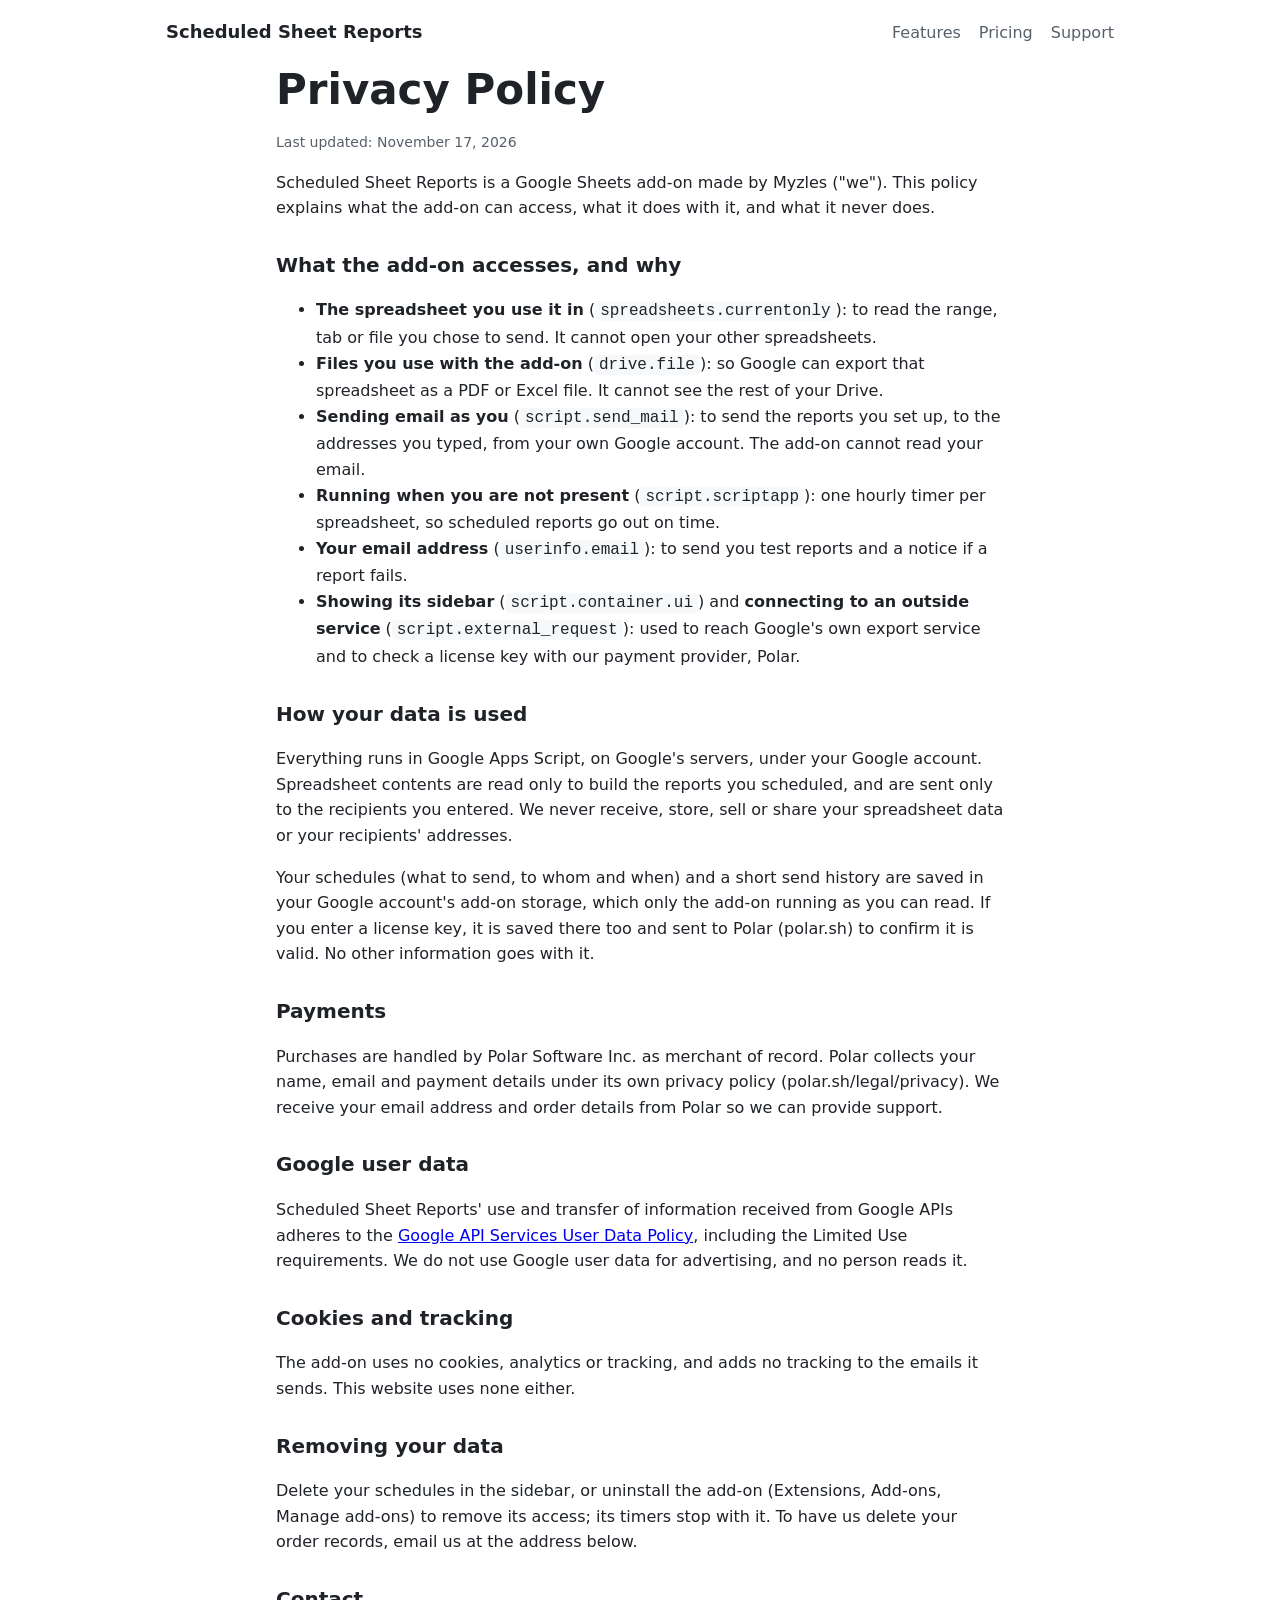
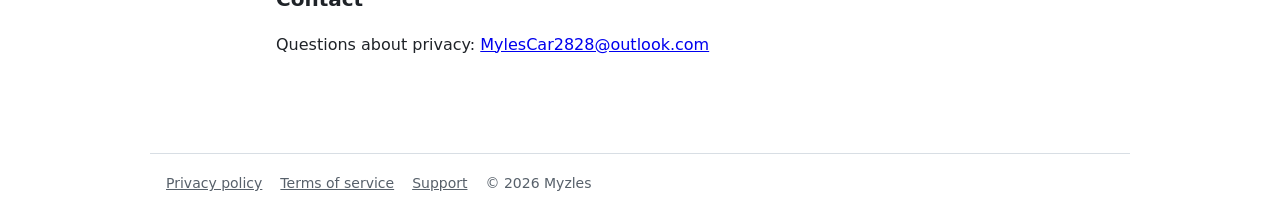
==== privacy.html @ c82e645b "Scheduled Sheet Reports site" ====
<!doctype html>
<html lang="en">
<head>
<meta charset="utf-8">
<meta name="viewport" content="width=device-width, initial-scale=1">
<title>Privacy Policy - Scheduled Sheet Reports</title>
<link rel="stylesheet" href="style.css">
</head>
<body>
<header class="wrap top"><a class="brand" href="./">Scheduled Sheet Reports</a><nav><a href="./#features">Features</a><a href="./#pricing">Pricing</a><a href="support.html">Support</a></nav></header>
<main class="wrap doc">
<h1>Privacy Policy</h1>
<p class="small">Last updated: November 17, 2026</p>
<p>Scheduled Sheet Reports is a Google Sheets add-on made by Myzles ("we"). This policy explains what the add-on can access, what it does with it, and what it never does.</p>
<h2>What the add-on accesses, and why</h2>
<ul>
<li><b>The spreadsheet you use it in</b> (<code>spreadsheets.currentonly</code>): to read the range, tab or file you chose to send. It cannot open your other spreadsheets.</li>
<li><b>Files you use with the add-on</b> (<code>drive.file</code>): so Google can export that spreadsheet as a PDF or Excel file. It cannot see the rest of your Drive.</li>
<li><b>Sending email as you</b> (<code>script.send_mail</code>): to send the reports you set up, to the addresses you typed, from your own Google account. The add-on cannot read your email.</li>
<li><b>Running when you are not present</b> (<code>script.scriptapp</code>): one hourly timer per spreadsheet, so scheduled reports go out on time.</li>
<li><b>Your email address</b> (<code>userinfo.email</code>): to send you test reports and a notice if a report fails.</li>
<li><b>Showing its sidebar</b> (<code>script.container.ui</code>) and <b>connecting to an outside service</b> (<code>script.external_request</code>): used to reach Google's own export service and to check a license key with our payment provider, Polar.</li>
</ul>
<h2>How your data is used</h2>
<p>Everything runs in Google Apps Script, on Google's servers, under your Google account. Spreadsheet contents are read only to build the reports you scheduled, and are sent only to the recipients you entered. We never receive, store, sell or share your spreadsheet data or your recipients' addresses.</p>
<p>Your schedules (what to send, to whom and when) and a short send history are saved in your Google account's add-on storage, which only the add-on running as you can read. If you enter a license key, it is saved there too and sent to Polar (polar.sh) to confirm it is valid. No other information goes with it.</p>
<h2>Payments</h2>
<p>Purchases are handled by Polar Software Inc. as merchant of record. Polar collects your name, email and payment details under its own privacy policy (polar.sh/legal/privacy). We receive your email address and order details from Polar so we can provide support.</p>
<h2>Google user data</h2>
<p>Scheduled Sheet Reports' use and transfer of information received from Google APIs adheres to the <a href="https://developers.google.com/terms/api-services-user-data-policy">Google API Services User Data Policy</a>, including the Limited Use requirements. We do not use Google user data for advertising, and no person reads it.</p>
<h2>Cookies and tracking</h2>
<p>The add-on uses no cookies, analytics or tracking, and adds no tracking to the emails it sends. This website uses none either.</p>
<h2>Removing your data</h2>
<p>Delete your schedules in the sidebar, or uninstall the add-on (Extensions, Add-ons, Manage add-ons) to remove its access; its timers stop with it. To have us delete your order records, email us at the address below.</p>
<h2>Contact</h2>
<p>Questions about privacy: <a href="mailto:MylesCar2828@outlook.com">MylesCar2828@outlook.com</a></p>
</main>
<footer class="wrap foot"><a href="privacy.html">Privacy policy</a><a href="terms.html">Terms of service</a><a href="support.html">Support</a><span>&copy; 2026 Myzles</span></footer>
</body>
</html>
---- style.css ----
:root { --ink: #1f2328; --muted: #57606a; --line: #d8dee4; --accent: #1a73e8; --bg: #ffffff; --soft: #f6f8fa; }
@media (prefers-color-scheme: dark) { :root { --ink: #e6edf3; --muted: #9aa4af; --line: #30363d; --accent: #6ea8fe; --bg: #0d1117; --soft: #161b22; } }
* { box-sizing: border-box; }
body { margin: 0; font: 16px/1.6 system-ui, -apple-system, "Segoe UI", Roboto, Arial, sans-serif; color: var(--ink); background: var(--bg); }
.wrap { max-width: 980px; margin: 0 auto; padding: 0 16px; }
.top { display: flex; justify-content: space-between; align-items: center; padding-top: 18px; padding-bottom: 18px; flex-wrap: wrap; gap: 8px; }
.brand { font-weight: 700; color: var(--ink); text-decoration: none; font-size: 18px; }
nav a { margin-left: 18px; color: var(--muted); text-decoration: none; }
.hero { padding: 40px 16px 24px; }
h1 { font-size: clamp(28px, 5vw, 42px); line-height: 1.2; margin: 0 0 16px; }
.lead { font-size: 18px; color: var(--muted); max-width: 720px; }
.btn { display: inline-block; background: var(--accent); color: #fff; padding: 10px 18px; border-radius: 6px; text-decoration: none; font-weight: 600; }
.btn.ghost { background: transparent; color: var(--accent); border: 1px solid var(--accent); }
.small { color: var(--muted); font-size: 14px; }
.grid { display: grid; grid-template-columns: repeat(auto-fit, minmax(260px, 1fr)); gap: 20px; padding-top: 24px; padding-bottom: 24px; }
.grid div { background: var(--soft); border: 1px solid var(--line); border-radius: 8px; padding: 16px 18px; }
.grid h3 { margin: 0 0 6px; font-size: 17px; }
.grid p { margin: 0; color: var(--muted); }
.plans { display: grid; grid-template-columns: repeat(auto-fit, minmax(240px, 1fr)); gap: 16px; }
.plan { border: 1px solid var(--line); border-radius: 10px; padding: 18px; position: relative; }
.plan.best { border: 2px solid var(--accent); }
.tag { position: absolute; top: -12px; left: 16px; background: var(--accent); color: #fff; font-size: 12px; padding: 2px 8px; border-radius: 10px; }
.price { font-size: 32px; font-weight: 700; margin: 4px 0; }
.price span { font-size: 15px; color: var(--muted); font-weight: 400; }
.plan ul { padding-left: 18px; color: var(--muted); }
.foot { border-top: 1px solid var(--line); margin-top: 40px; padding-top: 18px; padding-bottom: 30px; display: flex; gap: 18px; flex-wrap: wrap; color: var(--muted); font-size: 14px; }
.foot a { color: var(--muted); }
.doc { max-width: 760px; padding-bottom: 40px; }
.doc h2 { margin-top: 28px; font-size: 20px; }
code { background: var(--soft); padding: 1px 5px; border-radius: 4px; }

.steps{line-height:1.7;padding-left:1.2em}
.steps li{margin:4px 0}
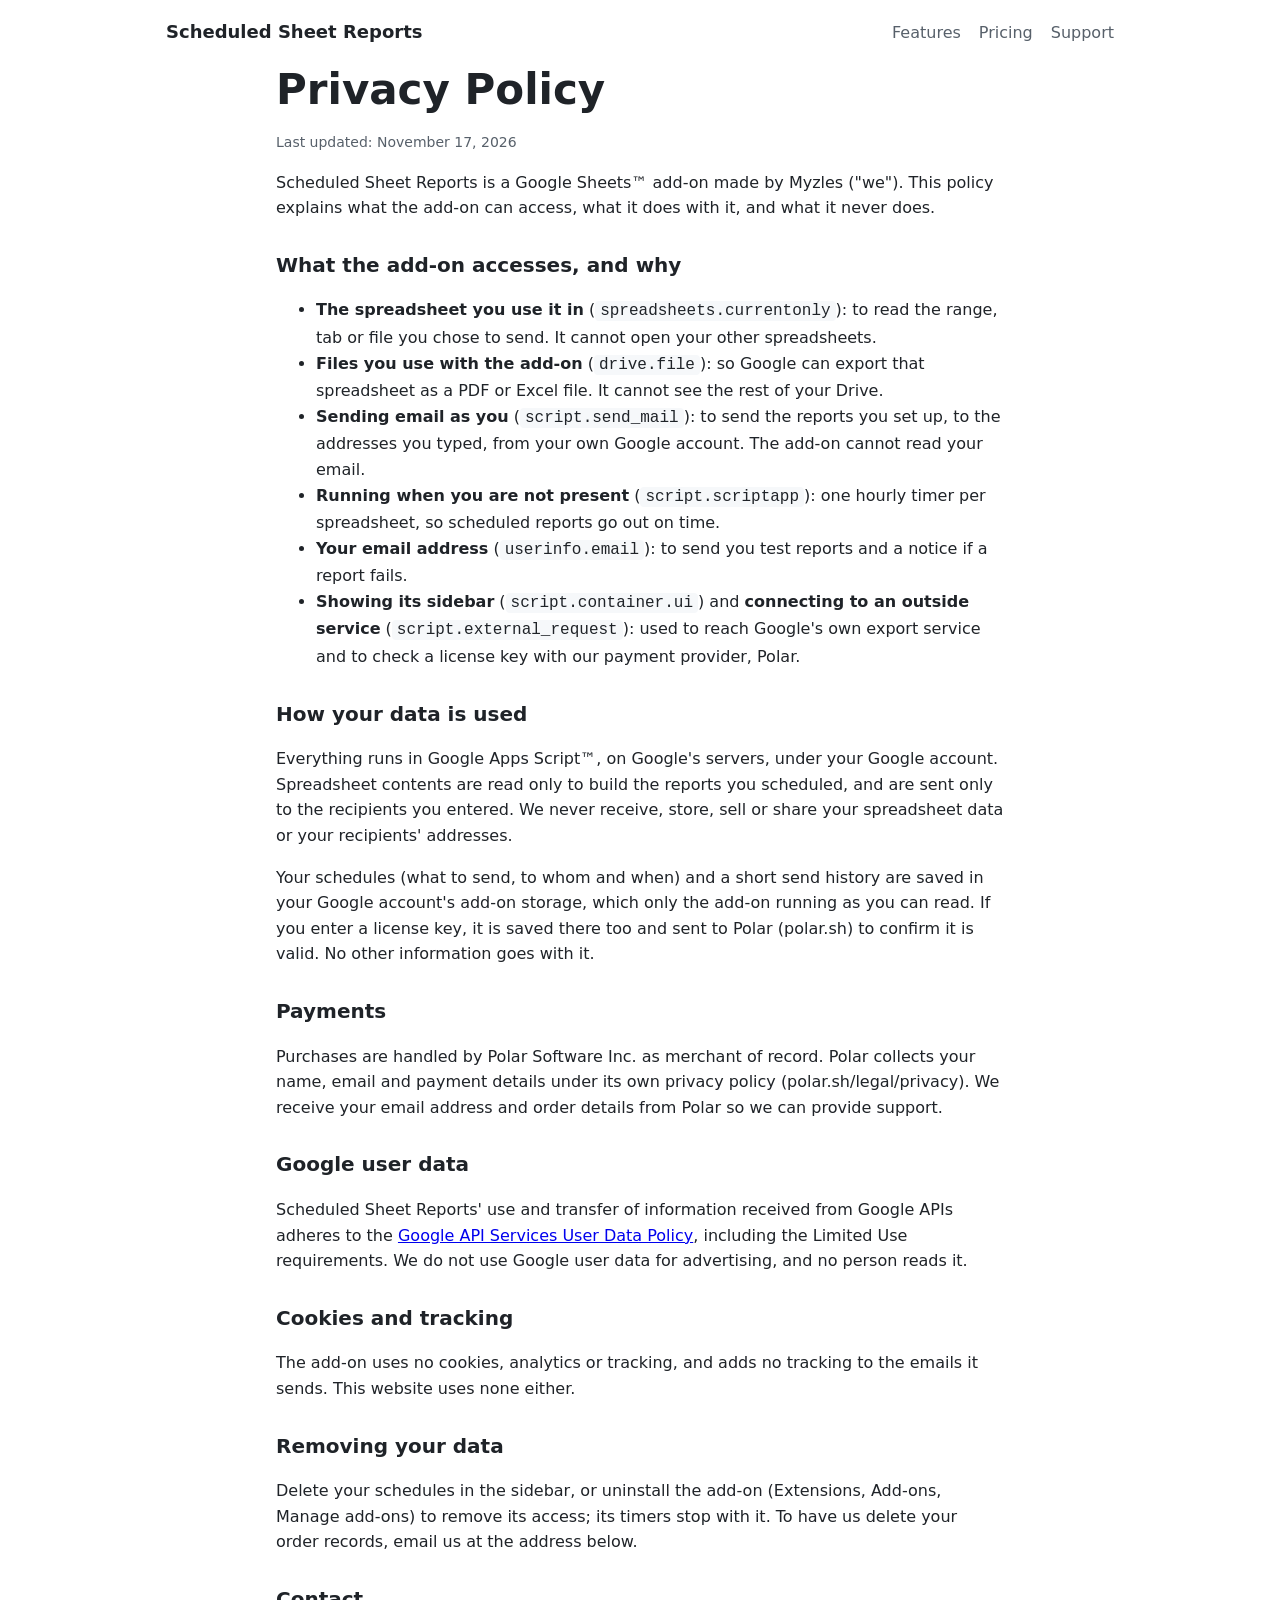
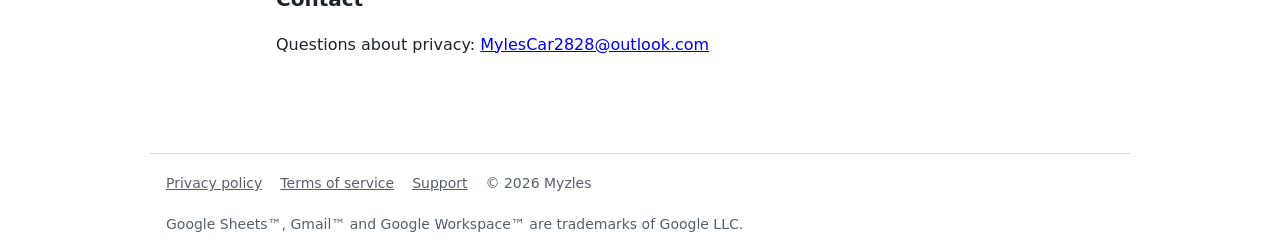
==== commit df48ddc2: "Trademark marks on Google product names; remove coming-soon text" ====
--- a/privacy.html
+++ b/privacy.html
@@ -11,7 +11,7 @@
 <main class="wrap doc">
 <h1>Privacy Policy</h1>
 <p class="small">Last updated: November 17, 2026</p>
-<p>Scheduled Sheet Reports is a Google Sheets add-on made by Myzles ("we"). This policy explains what the add-on can access, what it does with it, and what it never does.</p>
+<p>Scheduled Sheet Reports is a Google Sheets™ add-on made by Myzles ("we"). This policy explains what the add-on can access, what it does with it, and what it never does.</p>
 <h2>What the add-on accesses, and why</h2>
 <ul>
 <li><b>The spreadsheet you use it in</b> (<code>spreadsheets.currentonly</code>): to read the range, tab or file you chose to send. It cannot open your other spreadsheets.</li>
@@ -22,7 +22,7 @@
 <li><b>Showing its sidebar</b> (<code>script.container.ui</code>) and <b>connecting to an outside service</b> (<code>script.external_request</code>): used to reach Google's own export service and to check a license key with our payment provider, Polar.</li>
 </ul>
 <h2>How your data is used</h2>
-<p>Everything runs in Google Apps Script, on Google's servers, under your Google account. Spreadsheet contents are read only to build the reports you scheduled, and are sent only to the recipients you entered. We never receive, store, sell or share your spreadsheet data or your recipients' addresses.</p>
+<p>Everything runs in Google Apps Script™, on Google's servers, under your Google account. Spreadsheet contents are read only to build the reports you scheduled, and are sent only to the recipients you entered. We never receive, store, sell or share your spreadsheet data or your recipients' addresses.</p>
 <p>Your schedules (what to send, to whom and when) and a short send history are saved in your Google account's add-on storage, which only the add-on running as you can read. If you enter a license key, it is saved there too and sent to Polar (polar.sh) to confirm it is valid. No other information goes with it.</p>
 <h2>Payments</h2>
 <p>Purchases are handled by Polar Software Inc. as merchant of record. Polar collects your name, email and payment details under its own privacy policy (polar.sh/legal/privacy). We receive your email address and order details from Polar so we can provide support.</p>
@@ -35,6 +35,6 @@
 <h2>Contact</h2>
 <p>Questions about privacy: <a href="mailto:MylesCar2828@outlook.com">MylesCar2828@outlook.com</a></p>
 </main>
-<footer class="wrap foot"><a href="privacy.html">Privacy policy</a><a href="terms.html">Terms of service</a><a href="support.html">Support</a><span>&copy; 2026 Myzles</span></footer>
+<footer class="wrap foot"><a href="privacy.html">Privacy policy</a><a href="terms.html">Terms of service</a><a href="support.html">Support</a><span>&copy; 2026 Myzles</span><span class="small">Google Sheets™, Gmail™ and Google Workspace™ are trademarks of Google LLC.</span></footer>
 </body>
 </html>
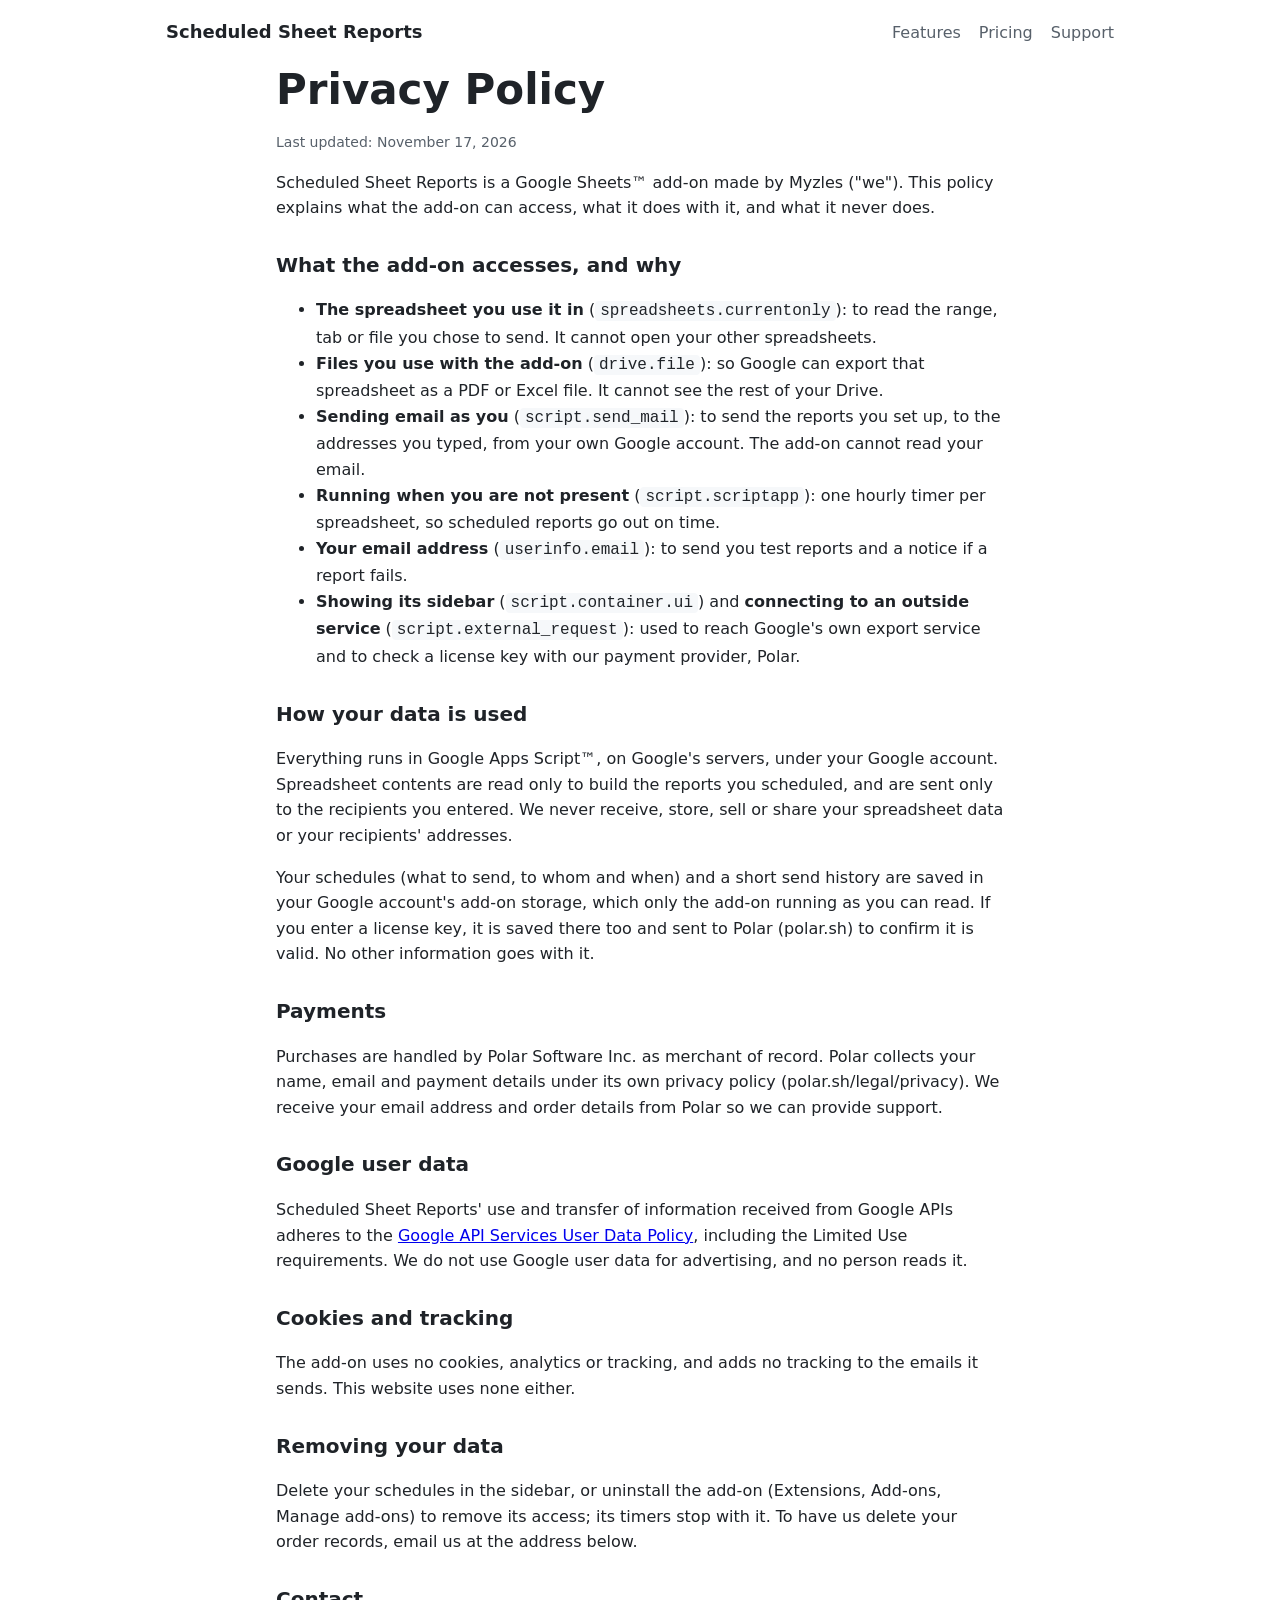
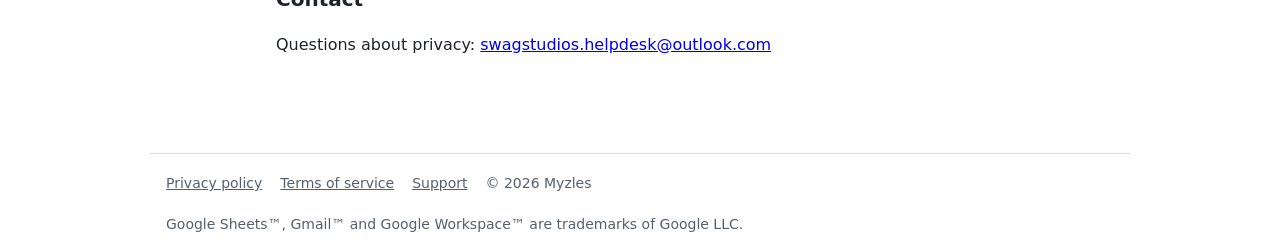
==== commit fb23497e: "Support email: use swagstudios.helpdesk@outlook.com Co-Authored-By: Claude Opus 5.5 <noreply@anthrop" ====
--- a/privacy.html
+++ b/privacy.html
@@ -33,7 +33,7 @@
 <h2>Removing your data</h2>
 <p>Delete your schedules in the sidebar, or uninstall the add-on (Extensions, Add-ons, Manage add-ons) to remove its access; its timers stop with it. To have us delete your order records, email us at the address below.</p>
 <h2>Contact</h2>
-<p>Questions about privacy: <a href="mailto:MylesCar2828@outlook.com">MylesCar2828@outlook.com</a></p>
+<p>Questions about privacy: <a href="mailto:swagstudios.helpdesk@outlook.com">swagstudios.helpdesk@outlook.com</a></p>
 </main>
 <footer class="wrap foot"><a href="privacy.html">Privacy policy</a><a href="terms.html">Terms of service</a><a href="support.html">Support</a><span>&copy; 2026 Myzles</span><span class="small">Google Sheets™, Gmail™ and Google Workspace™ are trademarks of Google LLC.</span></footer>
 </body>
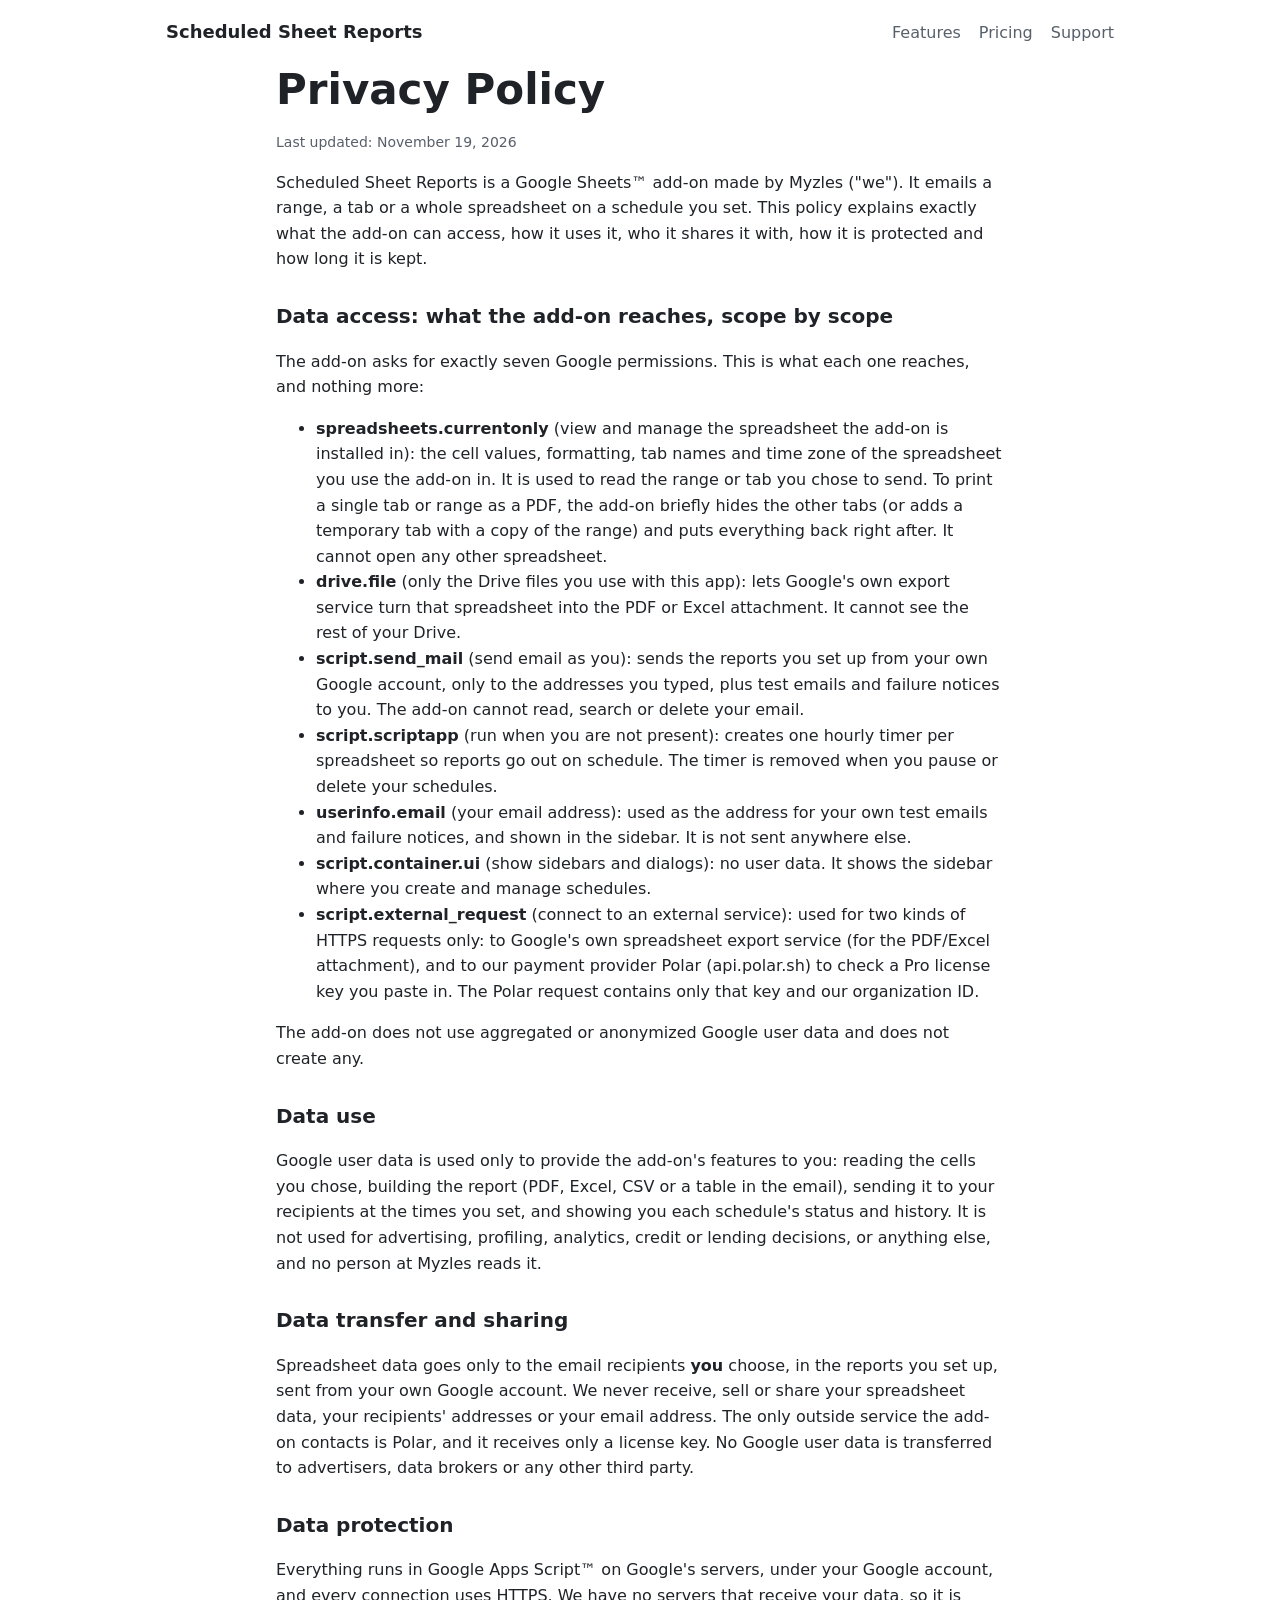
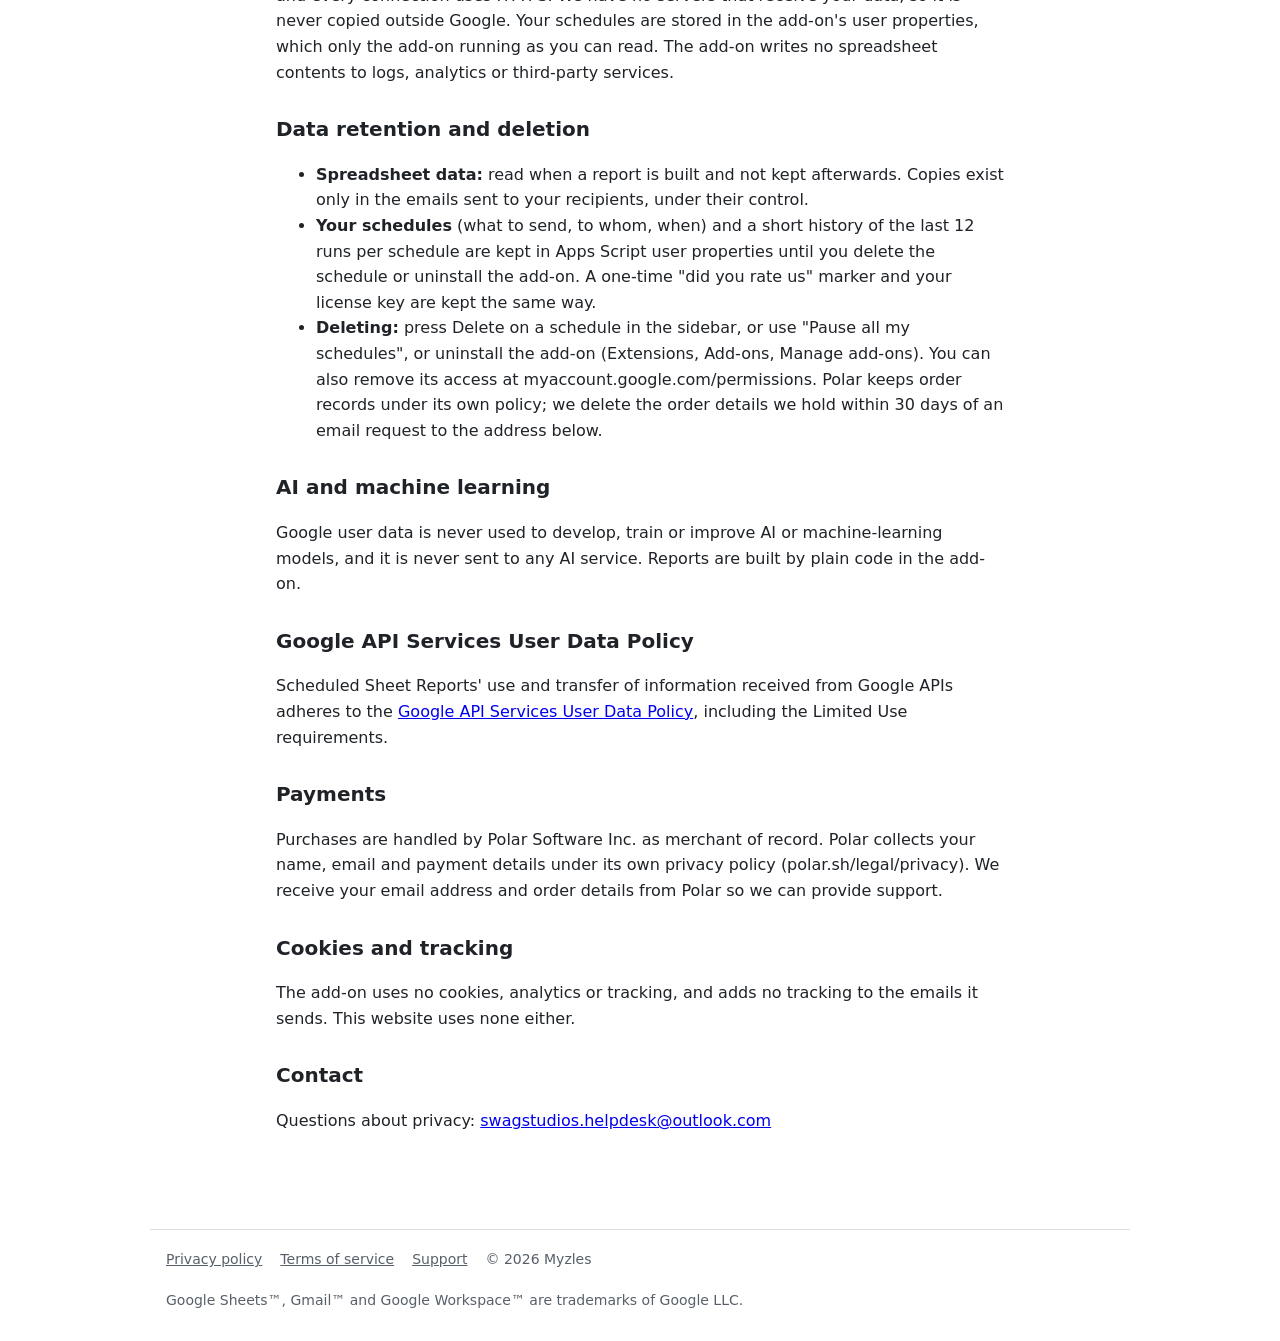
==== commit bc3aeb4b: "Privacy policy: per-scope access, use, transfer, protection, retention and deletion, AI/ML" ====
--- a/privacy.html
+++ b/privacy.html
@@ -10,28 +10,50 @@
 <header class="wrap top"><a class="brand" href="./">Scheduled Sheet Reports</a><nav><a href="./#features">Features</a><a href="./#pricing">Pricing</a><a href="support.html">Support</a></nav></header>
 <main class="wrap doc">
 <h1>Privacy Policy</h1>
-<p class="small">Last updated: November 17, 2026</p>
-<p>Scheduled Sheet Reports is a Google Sheets™ add-on made by Myzles ("we"). This policy explains what the add-on can access, what it does with it, and what it never does.</p>
-<h2>What the add-on accesses, and why</h2>
+<p class="small">Last updated: November 19, 2026</p>
+<p>Scheduled Sheet Reports is a Google Sheets™ add-on made by Myzles ("we"). It emails a range, a tab or a whole spreadsheet on a schedule you set. This policy explains exactly what the add-on can access, how it uses it, who it shares it with, how it is protected and how long it is kept.</p>
+
+<h2>Data access: what the add-on reaches, scope by scope</h2>
+<p>The add-on asks for exactly seven Google permissions. This is what each one reaches, and nothing more:</p>
 <ul>
-<li><b>The spreadsheet you use it in</b> (<code>spreadsheets.currentonly</code>): to read the range, tab or file you chose to send. It cannot open your other spreadsheets.</li>
-<li><b>Files you use with the add-on</b> (<code>drive.file</code>): so Google can export that spreadsheet as a PDF or Excel file. It cannot see the rest of your Drive.</li>
-<li><b>Sending email as you</b> (<code>script.send_mail</code>): to send the reports you set up, to the addresses you typed, from your own Google account. The add-on cannot read your email.</li>
-<li><b>Running when you are not present</b> (<code>script.scriptapp</code>): one hourly timer per spreadsheet, so scheduled reports go out on time.</li>
-<li><b>Your email address</b> (<code>userinfo.email</code>): to send you test reports and a notice if a report fails.</li>
-<li><b>Showing its sidebar</b> (<code>script.container.ui</code>) and <b>connecting to an outside service</b> (<code>script.external_request</code>): used to reach Google's own export service and to check a license key with our payment provider, Polar.</li>
+<li><b>spreadsheets.currentonly</b> (view and manage the spreadsheet the add-on is installed in): the cell values, formatting, tab names and time zone of the spreadsheet you use the add-on in. It is used to read the range or tab you chose to send. To print a single tab or range as a PDF, the add-on briefly hides the other tabs (or adds a temporary tab with a copy of the range) and puts everything back right after. It cannot open any other spreadsheet.</li>
+<li><b>drive.file</b> (only the Drive files you use with this app): lets Google's own export service turn that spreadsheet into the PDF or Excel attachment. It cannot see the rest of your Drive.</li>
+<li><b>script.send_mail</b> (send email as you): sends the reports you set up from your own Google account, only to the addresses you typed, plus test emails and failure notices to you. The add-on cannot read, search or delete your email.</li>
+<li><b>script.scriptapp</b> (run when you are not present): creates one hourly timer per spreadsheet so reports go out on schedule. The timer is removed when you pause or delete your schedules.</li>
+<li><b>userinfo.email</b> (your email address): used as the address for your own test emails and failure notices, and shown in the sidebar. It is not sent anywhere else.</li>
+<li><b>script.container.ui</b> (show sidebars and dialogs): no user data. It shows the sidebar where you create and manage schedules.</li>
+<li><b>script.external_request</b> (connect to an external service): used for two kinds of HTTPS requests only: to Google's own spreadsheet export service (for the PDF/Excel attachment), and to our payment provider Polar (api.polar.sh) to check a Pro license key you paste in. The Polar request contains only that key and our organization ID.</li>
 </ul>
-<h2>How your data is used</h2>
-<p>Everything runs in Google Apps Script™, on Google's servers, under your Google account. Spreadsheet contents are read only to build the reports you scheduled, and are sent only to the recipients you entered. We never receive, store, sell or share your spreadsheet data or your recipients' addresses.</p>
-<p>Your schedules (what to send, to whom and when) and a short send history are saved in your Google account's add-on storage, which only the add-on running as you can read. If you enter a license key, it is saved there too and sent to Polar (polar.sh) to confirm it is valid. No other information goes with it.</p>
+<p>The add-on does not use aggregated or anonymized Google user data and does not create any.</p>
+
+<h2>Data use</h2>
+<p>Google user data is used only to provide the add-on's features to you: reading the cells you chose, building the report (PDF, Excel, CSV or a table in the email), sending it to your recipients at the times you set, and showing you each schedule's status and history. It is not used for advertising, profiling, analytics, credit or lending decisions, or anything else, and no person at Myzles reads it.</p>
+
+<h2>Data transfer and sharing</h2>
+<p>Spreadsheet data goes only to the email recipients <b>you</b> choose, in the reports you set up, sent from your own Google account. We never receive, sell or share your spreadsheet data, your recipients' addresses or your email address. The only outside service the add-on contacts is Polar, and it receives only a license key. No Google user data is transferred to advertisers, data brokers or any other third party.</p>
+
+<h2>Data protection</h2>
+<p>Everything runs in Google Apps Script™ on Google's servers, under your Google account, and every connection uses HTTPS. We have no servers that receive your data, so it is never copied outside Google. Your schedules are stored in the add-on's user properties, which only the add-on running as you can read. The add-on writes no spreadsheet contents to logs, analytics or third-party services.</p>
+
+<h2>Data retention and deletion</h2>
+<ul>
+<li><b>Spreadsheet data:</b> read when a report is built and not kept afterwards. Copies exist only in the emails sent to your recipients, under their control.</li>
+<li><b>Your schedules</b> (what to send, to whom, when) and a short history of the last 12 runs per schedule are kept in Apps Script user properties until you delete the schedule or uninstall the add-on. A one-time "did you rate us" marker and your license key are kept the same way.</li>
+<li><b>Deleting:</b> press Delete on a schedule in the sidebar, or use "Pause all my schedules", or uninstall the add-on (Extensions, Add-ons, Manage add-ons). You can also remove its access at myaccount.google.com/permissions. Polar keeps order records under its own policy; we delete the order details we hold within 30 days of an email request to the address below.</li>
+</ul>
+
+<h2>AI and machine learning</h2>
+<p>Google user data is never used to develop, train or improve AI or machine-learning models, and it is never sent to any AI service. Reports are built by plain code in the add-on.</p>
+
+<h2>Google API Services User Data Policy</h2>
+<p>Scheduled Sheet Reports' use and transfer of information received from Google APIs adheres to the <a href="https://developers.google.com/terms/api-services-user-data-policy">Google API Services User Data Policy</a>, including the Limited Use requirements.</p>
+
 <h2>Payments</h2>
 <p>Purchases are handled by Polar Software Inc. as merchant of record. Polar collects your name, email and payment details under its own privacy policy (polar.sh/legal/privacy). We receive your email address and order details from Polar so we can provide support.</p>
-<h2>Google user data</h2>
-<p>Scheduled Sheet Reports' use and transfer of information received from Google APIs adheres to the <a href="https://developers.google.com/terms/api-services-user-data-policy">Google API Services User Data Policy</a>, including the Limited Use requirements. We do not use Google user data for advertising, and no person reads it.</p>
+
 <h2>Cookies and tracking</h2>
 <p>The add-on uses no cookies, analytics or tracking, and adds no tracking to the emails it sends. This website uses none either.</p>
-<h2>Removing your data</h2>
-<p>Delete your schedules in the sidebar, or uninstall the add-on (Extensions, Add-ons, Manage add-ons) to remove its access; its timers stop with it. To have us delete your order records, email us at the address below.</p>
+
 <h2>Contact</h2>
 <p>Questions about privacy: <a href="mailto:swagstudios.helpdesk@outlook.com">swagstudios.helpdesk@outlook.com</a></p>
 </main>
